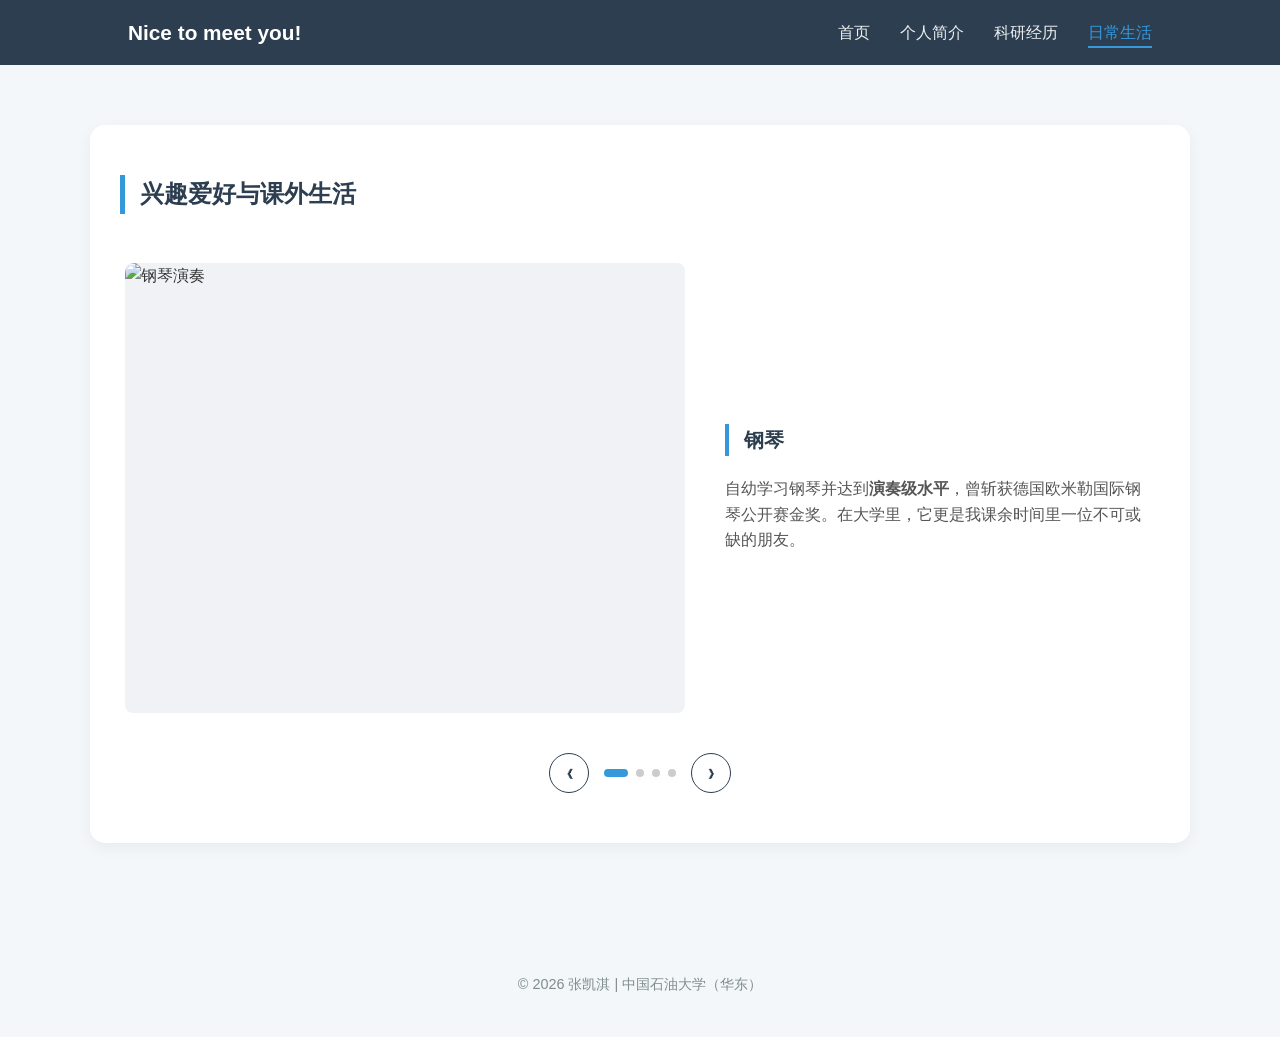
==== life.html @ c67b7058 "Add files via upload" ====
<!DOCTYPE html>
<html lang="zh-CN">
<head>
    <meta charset="UTF-8">
    <title>日常生活 | 张凯淇</title>
    <link rel="stylesheet" href="style.css">
    <style>
        .slider-area { position: relative; width: 100%; overflow: hidden; padding: 20px 0; }
        .slider-track { display: flex; transition: transform 0.5s ease-in-out; }
        .slide-pane { min-width: 100%; display: flex; gap: 40px; align-items: stretch; }
        
        .image-side { flex: 1.3; height: 450px; display: flex; gap: 10px; background: #f0f2f5; border-radius: 8px; }
        .image-side img { width: 100%; height: 100%; object-fit: contain; }

        /* 修改这里：将 top 改为 center 20%，让画面比刚才稍微往下移一点 */
        .v-stack { flex-direction: column; }
        .v-stack img { 
            height: calc(50% - 5px); 
            object-fit: cover; 
            object-position: center 20%; 
        }

        .h-stack { flex-direction: row; }
        .h-stack img { width: calc(50% - 5px); object-fit: cover; }

        .text-side { flex: 1; display: flex; flex-direction: column; justify-content: center; }
        .text-side h3 { margin-bottom: 20px; border-left: 4px solid #3498db; padding-left: 15px; }

        .slider-nav { display: flex; justify-content: center; align-items: center; gap: 15px; margin-top: 30px; }
        .nav-btn { background: #fff; border: 1px solid #2c3e50; color: #2c3e50; width: 40px; height: 40px; border-radius: 50%; cursor: pointer; transition: 0.3s; }
        .nav-btn:hover { background: #2c3e50; color: #fff; }
        .dot { width: 8px; height: 8px; background: #ccc; border-radius: 50%; cursor: pointer; }
        .dot.active { background: #3498db; width: 24px; border-radius: 4px; }
    </style>
</head>
<body>

    <nav>
        <div class="logo">Nice to meet you!</div>
        <ul>
            <li><a href="index.html">首页</a></li>
            <li><a href="about.html">个人简介</a></li>
            <li><a href="research.html">科研经历</a></li>
            <li><a href="life.html" class="active">日常生活</a></li>
        </ul>
    </nav>

    <div class="container">
        <div class="card">
            <h2>兴趣爱好与课外生活</h2>
            
            <div class="slider-area">
                <div class="slider-track" id="sliderTrack">
                    
                    <!-- 1. 钢琴 -->
                    <div class="slide-pane">
                        <div class="image-side"> 
                            <img src="images/piano1.jpg" alt="钢琴演奏">
                        </div>
                        <div class="text-side">
                            <h3><b>钢琴</b></h3>
                            <p>自幼学习钢琴并达到<b>演奏级水平</b>，曾斩获德国欧米勒国际钢琴公开赛金奖。在大学里，它更是我课余时间里一位不可或缺的朋友。</p>
                        </div>
                    </div>

                    <!-- 2. 民族舞 -->
                    <div class="slide-pane">
                        <div class="image-side"> 
                            <img src="images/dance1.jpg" alt="民族舞表演">
                        </div>
                        <div class="text-side">
                            <h3>民族舞</h3>
                            <p>从4岁起学习舞蹈，并取得<b>中国舞十级证书</b>。12年的舞蹈生涯教会了我坚韧和不放弃，也让我在大学里面对高强度学习科研任务时，依然能保持良好的体能与心态。</p>
                        </div>
                    </div>

                    <!-- 3. 书法与绘画 (位置已微调) -->
                    <div class="slide-pane">
                        <div class="image-side v-stack">
                            <img src="images/art2.jpg" alt="书法作品">
                            <img src="images/art1.jpg" alt="绘画作品">
                        </div>
                        <div class="text-side">
                            <h3>书法和绘画</h3>
                            <p>书法和画画是陪伴我最久的两位朋友。16年的学习生涯，我不但获得了书法和画画十级证书，也收获了在喧嚣世界中迅速平静下来思考的能力。</p>
                        </div>
                    </div>

                    <!-- 4. 辩论 (已改为单图完整展示) -->
                    <div class="slide-pane">
                        <div class="image-side">
                            <img src="images/debate1.jpg" alt="辩论赛现场">
                        </div>
                        <div class="text-side">
                            <h3>课余活动：辩论</h3>
                            <p>大一时参加校级辩论赛，作为三辩，获得了总决赛亚军的成绩，这段经历也锻炼了我的表达能力和应变能力。</p>
                        </div>
                    </div>

                </div>

                <div class="slider-nav">
                    <button class="nav-btn" onclick="moveSlide(-1)">❮</button>
                    <div class="dots-container" id="dotsContainer"></div>
                    <button class="nav-btn" onclick="moveSlide(1)">❯</button>
                </div>
            </div>
        </div>
    </div>

    <footer>&copy; 2026 张凯淇 | 中国石油大学（华东）</footer>

    <script>
        const track = document.getElementById('sliderTrack');
        const dotsContainer = document.getElementById('dotsContainer');
        const slides = document.querySelectorAll('.slide-pane');
        let index = 0;

        slides.forEach((_, i) => {
            const dot = document.createElement('div');
            dot.classList.add('dot');
            if(i === 0) dot.classList.add('active');
            dot.onclick = () => goToSlide(i);
            dotsContainer.appendChild(dot);
        });

        const dots = document.querySelectorAll('.dot');
        function updateDots() {
            dots.forEach(d => d.classList.remove('active'));
            dots[index].classList.add('active');
        }

        function moveSlide(step) {
            index += step;
            if (index < 0) index = slides.length - 1;
            if (index >= slides.length) index = 0;
            track.style.transform = `translateX(-${index * 100}%)`;
            updateDots();
        }

        function goToSlide(i) {
            index = i;
            track.style.transform = `translateX(-${index * 100}%)`;
            updateDots();
        }
    </script>
</body>
</html>
---- style.css ----
/* style.css - 统一样式 */
:root {
    --primary-color: #2c3e50; /* 深蓝色，代表专业严谨 */
    --accent-color: #3498db;  /* 亮蓝色，用于高亮 */
    --bg-color: #f4f7f9;
    --card-bg: #ffffff;
}

body {
    font-family: 'PingFang SC', 'Microsoft YaHei', sans-serif;
    line-height: 1.6;
    color: #333;
    background-color: var(--bg-color);
    margin: 0;
}

/* 导航栏 */
nav {
    background-color: var(--primary-color);
    padding: 1rem 10%;
    display: flex;
    justify-content: space-between;
    align-items: center;
    position: sticky;
    top: 0;
    z-index: 1000;
}

.logo { color: white; font-weight: bold; font-size: 1.3rem; }
nav ul { list-style: none; display: flex; margin: 0; padding: 0; }
nav ul li { margin-left: 30px; }
nav ul li a { 
    color: #ecf0f1; 
    text-decoration: none; 
    font-weight: 500; 
    transition: 0.3s;
    padding-bottom: 5px;
}
nav ul li a:hover, nav ul li a.active { 
    color: var(--accent-color); 
    border-bottom: 2px solid var(--accent-color); 
}

/* 内容容器 */
.container {
    max-width: 1100px;
    margin: 40px auto;
    padding: 20px;
    animation: fadeIn 0.8s ease;
}

@keyframes fadeIn {
    from { opacity: 0; transform: translateY(15px); }
    to { opacity: 1; transform: translateY(0); }
}

/* 通用卡片样式 */
.card {
    background: var(--card-bg);
    padding: 30px;
    border-radius: 15px;
    box-shadow: 0 5px 15px rgba(0,0,0,0.05);
    margin-bottom: 30px;
}

h2 { border-left: 5px solid var(--accent-color); padding-left: 15px; color: var(--primary-color); }

/* ================= 轮播图核心样式 ================= */
.slider-area {
    position: relative;
    width: 100%;
    overflow: hidden;
}

.slider-track {
    display: flex;
    transition: transform 0.5s ease-in-out;
    width: 100%;
}

.slide-pane {
    min-width: 100%;
    display: flex;
    gap: 30px;
    align-items: center; /* 垂直居中对齐 */
    padding: 10px 5px;
    box-sizing: border-box;
}

/* 左侧图片区 (对应之前 HTML 的 slide-left) */
.slide-left, .image-side {
    flex: 1.2;
    min-height: 350px; 
    display: flex;
    gap: 10px;
    background-color: #f9f9f9; 
    border-radius: 10px;
    align-items: center;
    justify-content: center;
}

/* 新增：两张图并排显示的网格容器 */
.img-grid {
    display: flex;
    gap: 15px;
    width: 100%;
    padding: 10px;
}

.img-item {
    flex: 1;
    text-align: center;
}

.img-item img {
    width: 100%;
    height: auto !important; /* 覆盖之前的固定高度 */
    object-fit: contain !important;
    border-radius: 6px;
    box-shadow: 0 4px 10px rgba(0,0,0,0.1);
}

.img-caption {
    font-size: 13px;
    color: #555;
    margin-top: 8px;
    font-weight: 500;
}

/* 单张图片属性 (维持原样) */
.slide-left img:not(.img-item img), .image-side img {
    width: 100%;
    height: 100%;
    object-fit: contain; 
    border-radius: 10px;
}

/* 垂直堆叠模式 */
.v-stack {
    flex-direction: column;
}
.v-stack img {
    height: calc(50% - 5px); 
    object-fit: cover; 
}

/* 水平并排模式 */
.h-stack {
    flex-direction: row;
}
.h-stack img {
    width: calc(50% - 5px); 
    object-fit: cover; 
}

/* 右侧文字区 (对应之前 HTML 的 slide-right) */
.slide-right, .text-side {
    flex: 1;
    padding: 10px 0;
}

.slide-right h4, .text-side h3 {
    color: var(--primary-color);
    margin-top: 0;
    margin-bottom: 15px;
    font-size: 1.25rem;
}

.tech-tag {
    background: var(--accent-color);
    color: white;
    padding: 2px 8px;
    border-radius: 4px;
    font-size: 0.85rem;
    margin-right: 8px;
    vertical-align: middle;
}

.slide-right p, .text-side p {
    margin: 0;
    word-break: break-word; 
    font-size: 1rem;
    color: #555;
}

/* 轮播控制 */
.slider-nav {
    display: flex;
    justify-content: center;
    align-items: center;
    gap: 20px;
    margin-top: 20px;
}

.nav-btn {
    background: white;
    border: 1px solid var(--accent-color);
    color: var(--accent-color);
    width: 35px;
    height: 35px;
    border-radius: 50%;
    cursor: pointer;
    transition: 0.3s;
}

.nav-btn:hover {
    background: var(--accent-color);
    color: white;
}

.dots-container {
    display: flex;
    gap: 8px;
}

.dot {
    width: 8px;
    height: 8px;
    background: #ccc;
    border-radius: 50%;
    cursor: pointer;
}

.dot.active {
    background: var(--accent-color);
    width: 20px;
    border-radius: 4px;
}

/* ================= 其他原有样式 ================= */
footer { text-align: center; padding: 40px; color: #7f8c8d; font-size: 0.9rem; }

.framework-list {
    list-style: none;
    padding-left: 0;
    margin-top: 10px;
}
.framework-list li {
    position: relative;
    padding-left: 28px;
    margin-bottom: 15px;
    line-height: 1.6;
    font-size: 1.05rem;
    color: #444;
}
.framework-list li::before {
    content: "✦";
    position: absolute;
    left: 0;
    top: 2px;
    color: var(--accent-color);
    font-size: 1.2rem;
}
.framework-list b { color: var(--primary-color); }
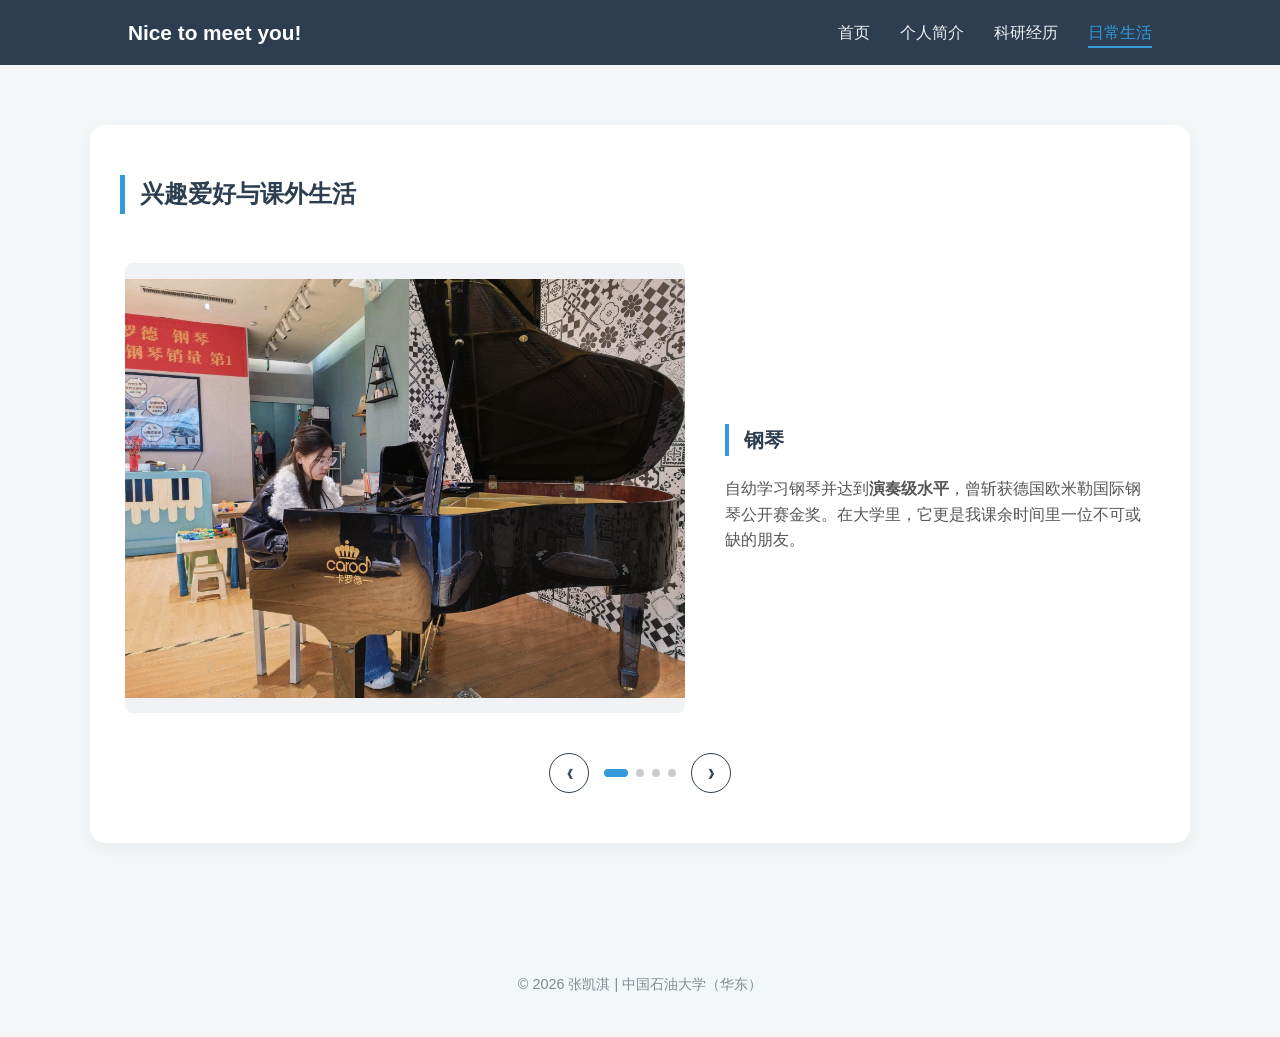
==== commit e4ee5a35: "Add files via upload" ====
--- a/life.html
+++ b/life.html
@@ -55,7 +55,7 @@
                     <!-- 1. 钢琴 -->
                     <div class="slide-pane">
                         <div class="image-side"> 
-                            <img src="images/piano1.jpg" alt="钢琴演奏">
+                            <img src="Images/piano1.jpg" alt="钢琴演奏">
                         </div>
                         <div class="text-side">
                             <h3><b>钢琴</b></h3>
@@ -66,7 +66,7 @@
                     <!-- 2. 民族舞 -->
                     <div class="slide-pane">
                         <div class="image-side"> 
-                            <img src="images/dance1.jpg" alt="民族舞表演">
+                            <img src="Images/dance1.jpg" alt="民族舞表演">
                         </div>
                         <div class="text-side">
                             <h3>民族舞</h3>
@@ -77,8 +77,8 @@
                     <!-- 3. 书法与绘画 (位置已微调) -->
                     <div class="slide-pane">
                         <div class="image-side v-stack">
-                            <img src="images/art2.jpg" alt="书法作品">
-                            <img src="images/art1.jpg" alt="绘画作品">
+                            <img src="Images/art2.jpg" alt="书法作品">
+                            <img src="Images/art1.jpg" alt="绘画作品">
                         </div>
                         <div class="text-side">
                             <h3>书法和绘画</h3>
@@ -89,7 +89,7 @@
                     <!-- 4. 辩论 (已改为单图完整展示) -->
                     <div class="slide-pane">
                         <div class="image-side">
-                            <img src="images/debate1.jpg" alt="辩论赛现场">
+                            <img src="Images/debate1.jpg" alt="辩论赛现场">
                         </div>
                         <div class="text-side">
                             <h3>课余活动：辩论</h3>
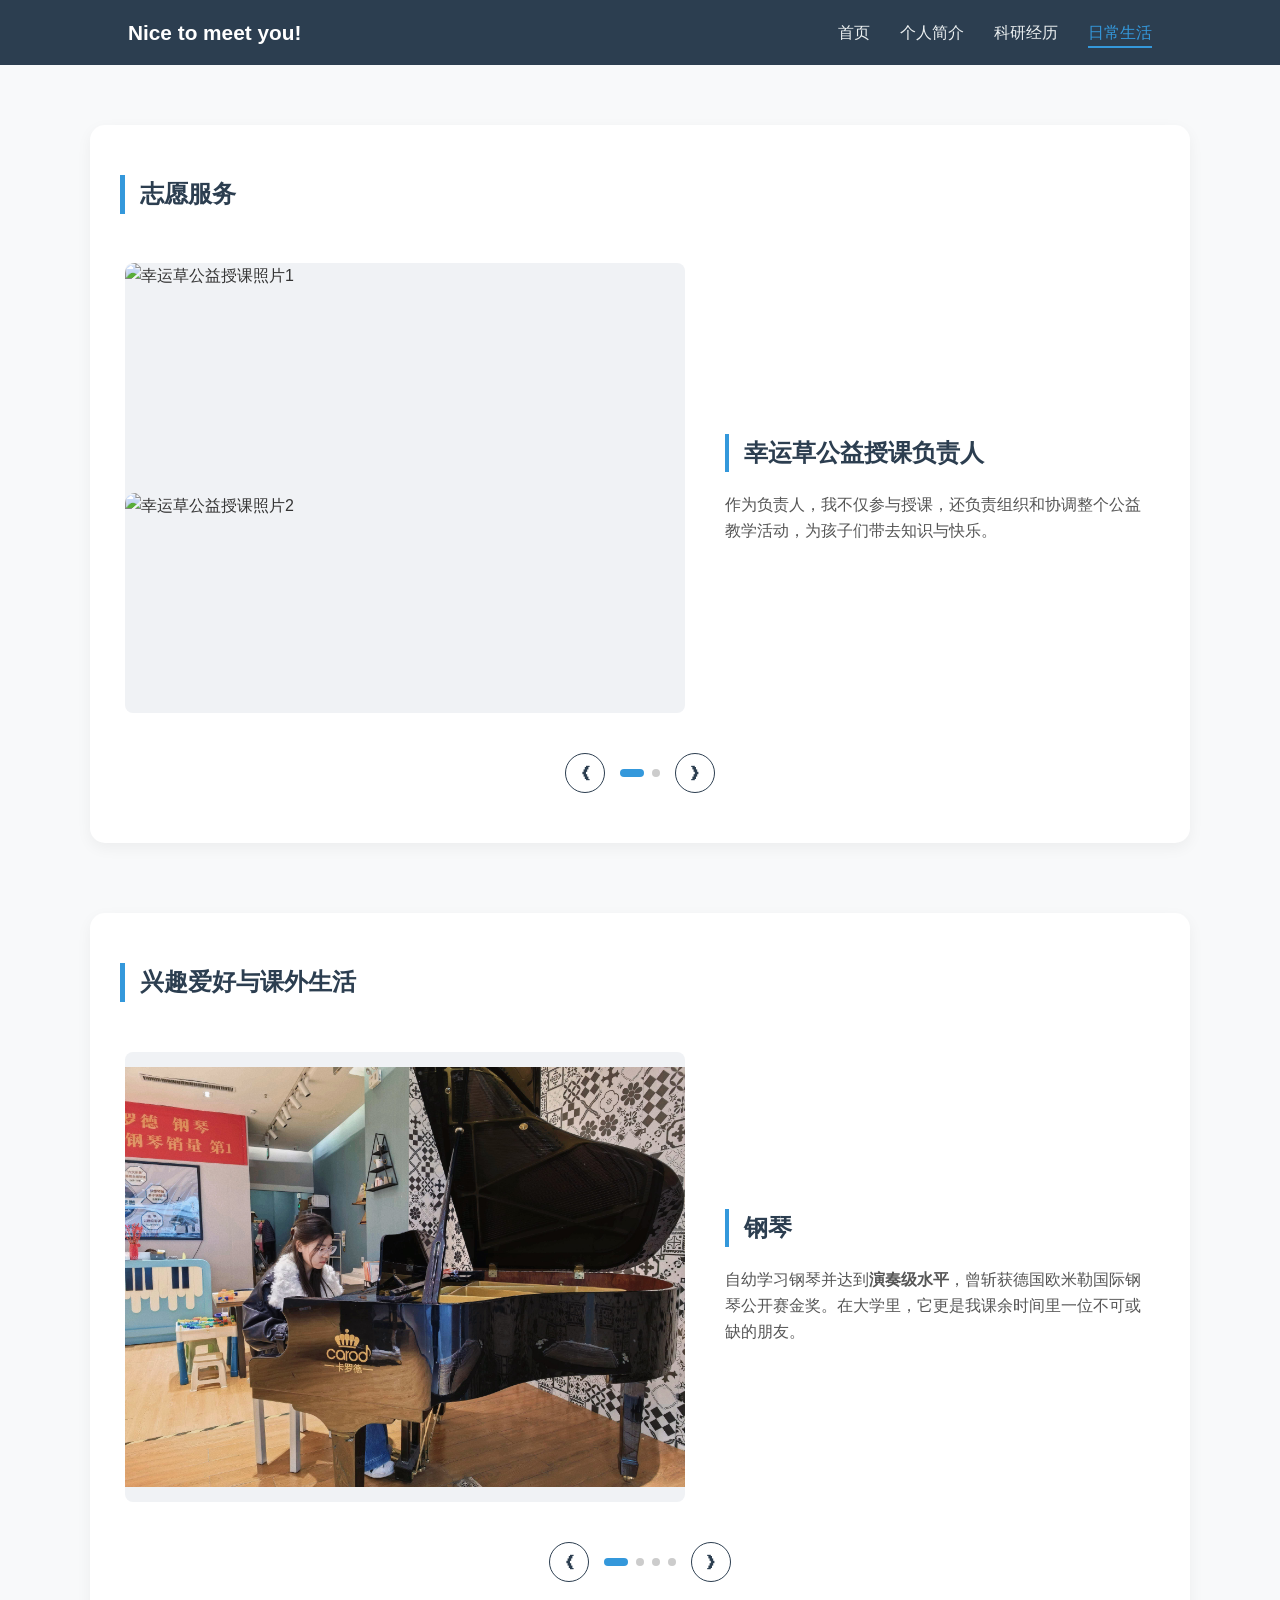
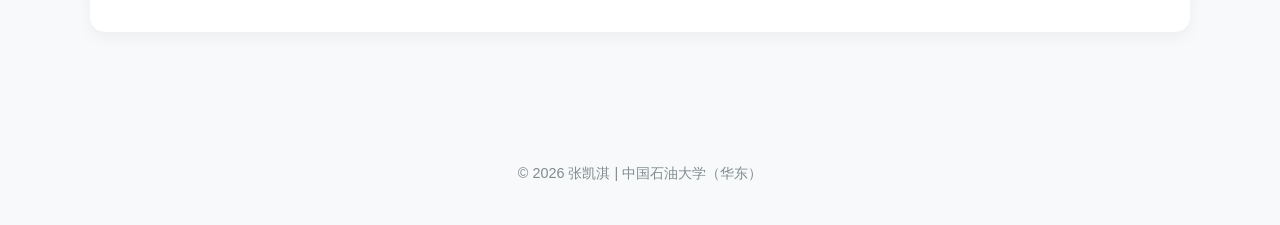
==== commit 466c8e68: "Add files via upload" ====
--- a/life.html
+++ b/life.html
@@ -5,6 +5,11 @@
     <title>日常生活 | 张凯淇</title>
     <link rel="stylesheet" href="style.css">
     <style>
+        body { background-color: #f8f9fa; } /* 给页面一个浅灰色背景，让卡片更突出 */
+        .container { display: flex; flex-direction: column; gap: 40px; } /* 让两个卡片之间有间距 */
+        .card { padding: 30px; }
+        
+        /* === 滑窗通用样式 (无需修改) === */
         .slider-area { position: relative; width: 100%; overflow: hidden; padding: 20px 0; }
         .slider-track { display: flex; transition: transform 0.5s ease-in-out; }
         .slide-pane { min-width: 100%; display: flex; gap: 40px; align-items: stretch; }
@@ -12,24 +17,20 @@
         .image-side { flex: 1.3; height: 450px; display: flex; gap: 10px; background: #f0f2f5; border-radius: 8px; }
         .image-side img { width: 100%; height: 100%; object-fit: contain; }
 
-        /* 修改这里：将 top 改为 center 20%，让画面比刚才稍微往下移一点 */
         .v-stack { flex-direction: column; }
-        .v-stack img { 
-            height: calc(50% - 5px); 
-            object-fit: cover; 
-            object-position: center 20%; 
-        }
+        .v-stack img { height: calc(50% - 5px); object-fit: cover; object-position: center 20%; }
 
         .h-stack { flex-direction: row; }
         .h-stack img { width: calc(50% - 5px); object-fit: cover; }
 
         .text-side { flex: 1; display: flex; flex-direction: column; justify-content: center; }
-        .text-side h3 { margin-bottom: 20px; border-left: 4px solid #3498db; padding-left: 15px; }
+        .text-side h3 { margin-bottom: 20px; border-left: 4px solid #3498db; padding-left: 15px; font-size: 1.5em; }
 
         .slider-nav { display: flex; justify-content: center; align-items: center; gap: 15px; margin-top: 30px; }
-        .nav-btn { background: #fff; border: 1px solid #2c3e50; color: #2c3e50; width: 40px; height: 40px; border-radius: 50%; cursor: pointer; transition: 0.3s; }
+        .nav-btn { background: #fff; border: 1px solid #2c3e50; color: #2c3e50; width: 40px; height: 40px; border-radius: 50%; cursor: pointer; font-size: 1.2em; transition: 0.3s; }
         .nav-btn:hover { background: #2c3e50; color: #fff; }
-        .dot { width: 8px; height: 8px; background: #ccc; border-radius: 50%; cursor: pointer; }
+        .dots-container { display: flex; gap: 8px; align-items: center; }
+        .dot { width: 8px; height: 8px; background: #ccc; border-radius: 50%; cursor: pointer; transition: 0.3s; }
         .dot.active { background: #3498db; width: 24px; border-radius: 4px; }
     </style>
 </head>
@@ -46,11 +47,61 @@
     </nav>
 
     <div class="container">
+        
+        <!-- ============================ -->
+        <!--   第一大段：志愿服务 (新增)     -->
+        <!-- ============================ -->
+        <div class="card">
+            <h2>志愿服务</h2>
+            
+            <div class="slider-area" id="volunteer-slider">
+                <div class="slider-track">
+                    
+                    <!-- 1. 幸运草 -->
+                    <div class="slide-pane">
+                        <div class="image-side v-stack">
+                            <!-- !!! 请替换成你的图片 !!! -->
+                            <img src="Images/volunteer_luckyclover1.jpg" alt="幸运草公益授课照片1">
+                            <img src="Images/volunteer_luckyclover2.jpg" alt="幸运草公益授课照片2">
+                        </div>
+                        <div class="text-side">
+                            <h3><b>幸运草公益授课负责人</b></h3>
+                            <p>作为负责人，我不仅参与授课，还负责组织和协调整个公益教学活动，为孩子们带去知识与快乐。</p>
+                        </div>
+                    </div>
+
+                    <!-- 2. 星火支教 -->
+                    <div class="slide-pane">
+                        <div class="image-side v-stack">
+                             <!-- !!! 请替换成你的图片 !!! -->
+                            <img src="Images/volunteer_spark1.jpg" alt="星火支教队照片1">
+                            <img src="Images/volunteer_spark2.jpg" alt="星火支教队照片2">
+                        </div>
+                        <div class="text-side">
+                            <h3><b>加入星火支教队</b></h3>
+                            <p>在星火支教队中，我主要负责教案的撰写和课程设计，将专业的知识转化为生动有趣的课堂内容，为偏远地区教育贡献一份力量。</p>
+                        </div>
+                    </div>
+
+                </div>
+
+                <div class="slider-nav">
+                    <button class="nav-btn nav-btn-prev">❮</button>
+                    <div class="dots-container"></div>
+                    <button class="nav-btn nav-btn-next">❯</button>
+                </div>
+            </div>
+        </div>
+
+
+        <!-- ============================ -->
+        <!--  第二大段：兴趣爱好与课外生活  -->
+        <!-- ============================ -->
         <div class="card">
             <h2>兴趣爱好与课外生活</h2>
             
-            <div class="slider-area">
-                <div class="slider-track" id="sliderTrack">
+            <div class="slider-area" id="hobby-slider">
+                <div class="slider-track">
                     
                     <!-- 1. 钢琴 -->
                     <div class="slide-pane">
@@ -74,7 +125,7 @@
                         </div>
                     </div>
 
-                    <!-- 3. 书法与绘画 (位置已微调) -->
+                    <!-- 3. 书法与绘画 -->
                     <div class="slide-pane">
                         <div class="image-side v-stack">
                             <img src="Images/art2.jpg" alt="书法作品">
@@ -86,7 +137,7 @@
                         </div>
                     </div>
 
-                    <!-- 4. 辩论 (已改为单图完整展示) -->
+                    <!-- 4. 辩论 -->
                     <div class="slide-pane">
                         <div class="image-side">
                             <img src="Images/debate1.jpg" alt="辩论赛现场">
@@ -100,9 +151,9 @@
                 </div>
 
                 <div class="slider-nav">
-                    <button class="nav-btn" onclick="moveSlide(-1)">❮</button>
-                    <div class="dots-container" id="dotsContainer"></div>
-                    <button class="nav-btn" onclick="moveSlide(1)">❯</button>
+                    <button class="nav-btn nav-btn-prev">❮</button>
+                    <div class="dots-container"></div>
+                    <button class="nav-btn nav-btn-next">❯</button>
                 </div>
             </div>
         </div>
@@ -111,38 +162,66 @@
     <footer>&copy; 2026 张凯淇 | 中国石油大学（华东）</footer>
 
     <script>
-        const track = document.getElementById('sliderTrack');
-        const dotsContainer = document.getElementById('dotsContainer');
-        const slides = document.querySelectorAll('.slide-pane');
-        let index = 0;
-
-        slides.forEach((_, i) => {
-            const dot = document.createElement('div');
-            dot.classList.add('dot');
-            if(i === 0) dot.classList.add('active');
-            dot.onclick = () => goToSlide(i);
-            dotsContainer.appendChild(dot);
+        /**
+         * 初始化一个滑窗功能
+         * @param {string} sliderId - 滑窗区域容器的ID
+         */
+        function initializeSlider(sliderId) {
+            const sliderArea = document.getElementById(sliderId);
+            if (!sliderArea) return; // 如果找不到该ID的元素，则退出
+
+            const track = sliderArea.querySelector('.slider-track');
+            const dotsContainer = sliderArea.querySelector('.dots-container');
+            const slides = sliderArea.querySelectorAll('.slide-pane');
+            const prevBtn = sliderArea.querySelector('.nav-btn-prev');
+            const nextBtn = sliderArea.querySelector('.nav-btn-next');
+            let index = 0;
+
+            // 如果没有幻灯片，则不执行任何操作
+            if (slides.length === 0) return;
+
+            // 动态创建导航点
+            dotsContainer.innerHTML = ''; // 清空，防止重复
+            slides.forEach((_, i) => {
+                const dot = document.createElement('div');
+                dot.classList.add('dot');
+                if (i === 0) dot.classList.add('active');
+                dot.onclick = () => goToSlide(i);
+                dotsContainer.appendChild(dot);
+            });
+            const dots = dotsContainer.querySelectorAll('.dot');
+
+            // 更新导航点的激活状态
+            function updateDots() {
+                dots.forEach(d => d.classList.remove('active'));
+                dots[index].classList.add('active');
+            }
+
+            // 移动幻灯片
+            function moveSlide(step) {
+                // 使用取模运算来循环切换
+                index = (index + step + slides.length) % slides.length;
+                track.style.transform = `translateX(-${index * 100}%)`;
+                updateDots();
+            }
+
+            // 跳转到指定幻灯片
+            function goToSlide(i) {
+                index = i;
+                track.style.transform = `translateX(-${index * 100}%)`;
+                updateDots();
+            }
+
+            // 绑定按钮事件
+            prevBtn.addEventListener('click', () => moveSlide(-1));
+            nextBtn.addEventListener('click', () => moveSlide(1));
+        }
+
+        // 页面加载完成后，分别初始化两个滑窗
+        document.addEventListener('DOMContentLoaded', () => {
+            initializeSlider('volunteer-slider');
+            initializeSlider('hobby-slider');
         });
-
-        const dots = document.querySelectorAll('.dot');
-        function updateDots() {
-            dots.forEach(d => d.classList.remove('active'));
-            dots[index].classList.add('active');
-        }
-
-        function moveSlide(step) {
-            index += step;
-            if (index < 0) index = slides.length - 1;
-            if (index >= slides.length) index = 0;
-            track.style.transform = `translateX(-${index * 100}%)`;
-            updateDots();
-        }
-
-        function goToSlide(i) {
-            index = i;
-            track.style.transform = `translateX(-${index * 100}%)`;
-            updateDots();
-        }
     </script>
 </body>
 </html>
